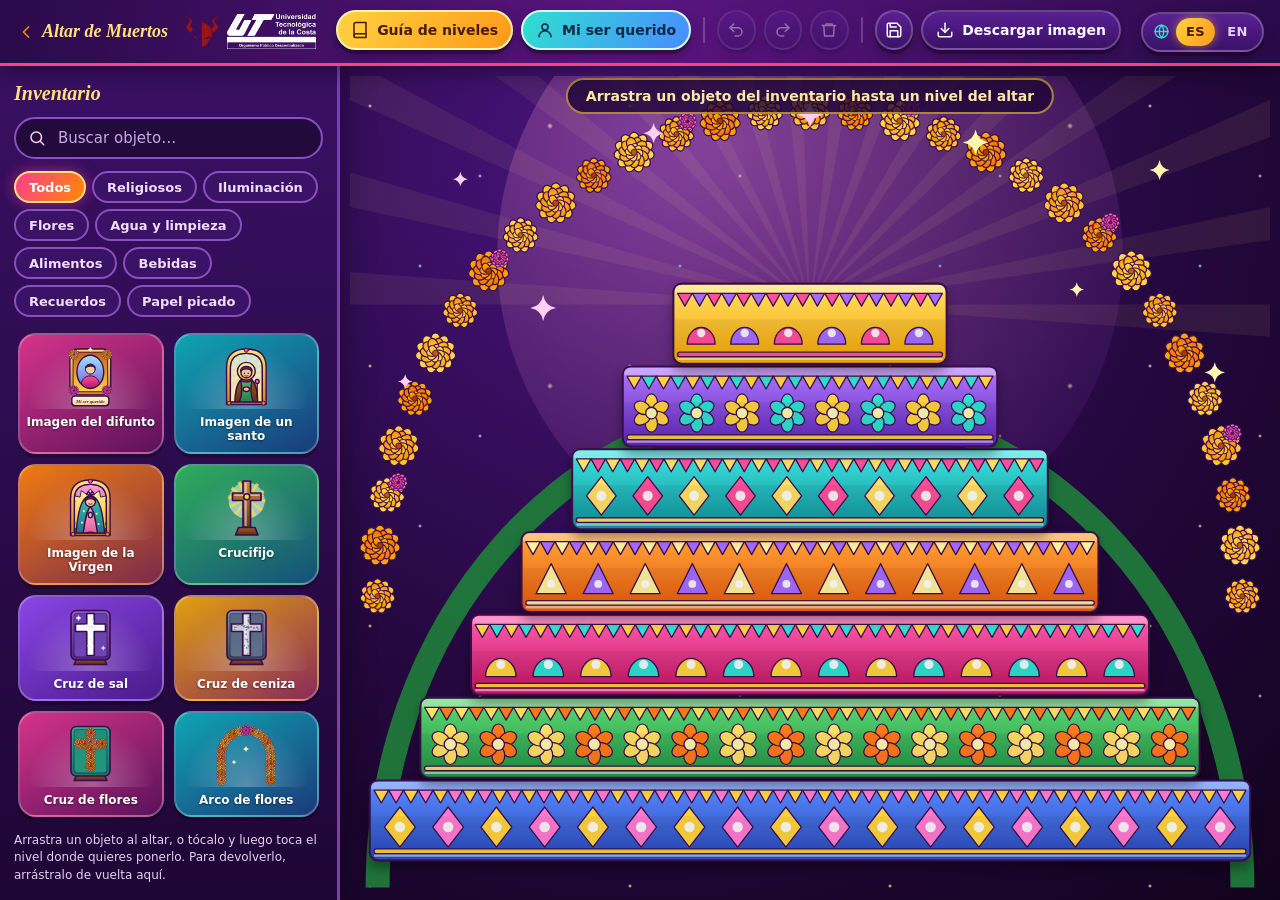
==== editor.html @ 7933dbe8 "creacion de altar web" ====
<!doctype html>
<html lang="es">
<head>
  <meta charset="utf-8">
  <meta name="viewport" content="width=device-width, initial-scale=1, viewport-fit=cover">
  <title>Mi altar de Día de Muertos · Editor</title>
  <link rel="icon" type="image/png" href="favicon.png">
  <link rel="stylesheet" href="css/theme.css">
  <link rel="stylesheet" href="css/styles.css">
  <link rel="stylesheet" href="css/editor.css">
</head>
<body class="editor" data-title-key="pageTitleEditor">
  <header class="topbar">
    <a class="topbar__brand" href="index.html" aria-label="Volver al inicio" data-i18n-attr="aria-label:backHome">
      <svg viewBox="0 0 24 24" fill="none" stroke="currentColor" stroke-width="2" stroke-linecap="round" stroke-linejoin="round"><path d="M15 18l-6-6 6-6"/></svg>
      <span data-i18n="brand">Altar de Muertos</span>
    </a>
    <div class="institution-logos institution-logos--editor" aria-label="Instituciones participantes" data-i18n-attr="aria-label:logosAria">
      <img src="logo-diti.png" alt="DITI" width="180" height="80">
      <img src="logo-ut.webp" alt="Universidad Tecnológica" width="180" height="80">
    </div>
    <nav class="toolbar" aria-label="Acciones" data-i18n-attr="aria-label:actions">
      <button class="btn btn--guide" id="btn-guide" type="button" aria-haspopup="dialog" title="Guía de niveles" data-i18n-attr="title:guide">
        <svg viewBox="0 0 24 24" fill="none" stroke="currentColor" stroke-width="2" stroke-linecap="round" stroke-linejoin="round"><path d="M4 19.5A2.5 2.5 0 016.5 17H20"/><path d="M6.5 2H20v20H6.5A2.5 2.5 0 014 19.5v-15A2.5 2.5 0 016.5 2z"/></svg>
        <span class="btn__label" data-i18n="guide">Guía de niveles</span>
      </button>
      <button class="btn btn--loved" id="btn-loved" type="button" aria-haspopup="dialog" title="Personalizar nombre y foto del difunto" data-i18n-attr="title:lovedTitleBtn">
        <svg viewBox="0 0 24 24" fill="none" stroke="currentColor" stroke-width="2" stroke-linecap="round" stroke-linejoin="round"><circle cx="12" cy="8" r="4"/><path d="M4 21c0-4.4 3.6-8 8-8s8 3.6 8 8"/></svg>
        <span class="btn__label" data-i18n="loved">Mi ser querido</span>
      </button>
      <!--<label class="btn btn--family-photo" for="family-file" title="Elegir una fotografía familiar" aria-label="Elegir una fotografía familiar">
        <svg viewBox="0 0 24 24" fill="none" stroke="currentColor" stroke-width="2" stroke-linecap="round" stroke-linejoin="round"><rect x="3" y="3" width="18" height="18" rx="3"/><circle cx="8.5" cy="8.5" r="1.5"/><path d="m21 15-5-5L5 21"/></svg>
        <span class="btn__label">Foto familiar</span>
      </label>-->
      <input id="family-file" type="file" accept="image/*" class="sr-only">
      <span class="toolbar__sep" aria-hidden="true"></span>
      <button class="btn" id="btn-undo" type="button" aria-label="Deshacer" title="Deshacer (Ctrl+Z)" data-i18n-attr="aria-label:undo;title:undoTip">
        <svg viewBox="0 0 24 24" fill="none" stroke="currentColor" stroke-width="2" stroke-linecap="round" stroke-linejoin="round"><path d="M9 14L4 9l5-5"/><path d="M4 9h10.5a5.5 5.5 0 010 11H11"/></svg>
        <span class="btn__label" data-i18n="undo">Deshacer</span>
      </button>
      <button class="btn" id="btn-redo" type="button" aria-label="Rehacer" title="Rehacer (Ctrl+Y)" data-i18n-attr="aria-label:redo;title:redoTip">
        <svg viewBox="0 0 24 24" fill="none" stroke="currentColor" stroke-width="2" stroke-linecap="round" stroke-linejoin="round"><path d="M15 14l5-5-5-5"/><path d="M20 9H9.5a5.5 5.5 0 000 11H13"/></svg>
        <span class="btn__label" data-i18n="redo">Rehacer</span>
      </button>
      <button class="btn" id="btn-clear" type="button" aria-label="Reiniciar altar" title="Reiniciar altar" data-i18n-attr="aria-label:clearTip;title:clearTip">
        <svg viewBox="0 0 24 24" fill="none" stroke="currentColor" stroke-width="2" stroke-linecap="round" stroke-linejoin="round"><path d="M3 6h18"/><path d="M8 6V4h8v2"/><path d="M19 6l-1 14H6L5 6"/></svg>
        <span class="btn__label" data-i18n="clear">Reiniciar</span>
      </button>
      <span class="toolbar__sep" aria-hidden="true"></span>
      <button class="btn" id="btn-save" type="button" aria-label="Guardar" title="Guardar" data-i18n-attr="aria-label:save;title:save">
        <svg viewBox="0 0 24 24" fill="none" stroke="currentColor" stroke-width="2" stroke-linecap="round" stroke-linejoin="round"><path d="M19 21H5a2 2 0 01-2-2V5a2 2 0 012-2h11l5 5v11a2 2 0 01-2 2z"/><path d="M17 21v-8H7v8"/><path d="M7 3v5h8"/></svg>
        <span class="btn__label" data-i18n="save">Guardar</span>
      </button>
      <button class="btn" id="btn-download" type="button" aria-label="Descargar imagen" title="Descargar imagen" data-i18n-attr="aria-label:download;title:download">
        <svg viewBox="0 0 24 24" fill="none" stroke="currentColor" stroke-width="2" stroke-linecap="round" stroke-linejoin="round"><path d="M21 15v4a2 2 0 01-2 2H5a2 2 0 01-2-2v-4"/><path d="M7 10l5 5 5-5"/><path d="M12 15V3"/></svg>
        <span class="btn__label" data-i18n="download">Descargar imagen</span>
      </button>
      <button class="btn btn--primary" id="btn-share" type="button" aria-label="Compartir" title="Compartir" data-i18n-attr="aria-label:share;title:share" hidden>
        <svg viewBox="0 0 24 24" fill="none" stroke="currentColor" stroke-width="2" stroke-linecap="round" stroke-linejoin="round"><circle cx="18" cy="5" r="3"/><circle cx="6" cy="12" r="3"/><circle cx="18" cy="19" r="3"/><path d="M8.6 13.5l6.8 4M15.4 6.5l-6.8 4"/></svg>
        <span class="btn__label" data-i18n="share">Compartir</span>
      </button>
    </nav>
    <div class="lang-switch" role="group" data-i18n-attr="aria-label:langLabel" aria-label="Idioma">
      <svg viewBox="0 0 24 24" fill="none" stroke="currentColor" stroke-width="2" stroke-linecap="round" stroke-linejoin="round" aria-hidden="true"><circle cx="12" cy="12" r="9"/><path d="M3 12h18"/><path d="M12 3a14 14 0 010 18M12 3a14 14 0 000 18"/></svg>
      <button type="button" data-lang="es" aria-pressed="true" data-i18n-attr="title:langEs" title="Español">ES</button>
      <button type="button" data-lang="en" aria-pressed="false" data-i18n-attr="title:langEn" title="English">EN</button>
    </div>
  </header>

  <main class="workspace">
    <!-- Panel lateral (escritorio) / barra inferior deslizable (móvil) -->
    <aside class="palette" id="palette" aria-label="Inventario de objetos" data-i18n-attr="aria-label:inventoryAria">
      <button class="palette__handle" id="palette-handle" type="button" aria-label="Mostrar u ocultar el inventario" aria-expanded="true" data-i18n-attr="aria-label:handleAria"></button>
      <h2 class="palette__title" data-i18n="inventory">Inventario</h2>
      <label class="search"><span class="sr-only" data-i18n="searchLabel">Buscar objeto por nombre</span>
        <svg viewBox="0 0 24 24" fill="none" stroke="currentColor" stroke-width="2" stroke-linecap="round"><circle cx="11" cy="11" r="7"/><path d="M21 21l-4.3-4.3"/></svg>
        <input id="search" type="search" placeholder="Buscar objeto…" data-i18n-attr="placeholder:searchPlaceholder" autocomplete="off">
      </label>
      <div class="palette__cats" id="palette-cats" role="tablist" aria-label="Filtros" data-i18n-attr="aria-label:filters"></div>
      <div class="palette__items" id="palette-items" role="tabpanel"></div>
      <p class="palette__hint" id="palette-hint" data-i18n="paletteHint">Arrastra un objeto al altar, o tócalo y luego toca el nivel donde quieres ponerlo. Para devolverlo, arrástralo de vuelta aquí.</p>
    </aside>

    <section class="canvas" aria-label="Altar" data-i18n-attr="aria-label:canvasAria">
      <div class="canvas__host stage-host" id="stage-host"></div>
      <p class="canvas__empty" id="canvas-empty" data-i18n="canvasEmpty">Arrastra un objeto del inventario hasta un nivel del altar</p>
      <div class="armed" id="armed" hidden>
        <span id="armed-text"></span>
        <button class="btn btn--sm" id="armed-auto" type="button" data-i18n="armedAuto">Nivel sugerido</button>
        <button class="btn btn--sm" id="armed-cancel" type="button" data-i18n="cancel">Cancelar</button>
      </div>
      <!-- Información del nivel (contenido desde js/config.js → floors) -->
      <div class="floor-info" id="floor-info" role="dialog" aria-labelledby="floor-info-title" hidden>
        <button class="floor-info__close" id="floor-info-close" type="button" aria-label="Cerrar" data-i18n-attr="aria-label:close">×</button>
        <p class="floor-info__label" id="floor-info-label"></p>
        <h2 class="floor-info__title" id="floor-info-title"></h2>
        <p class="floor-info__text" id="floor-info-text"></p>
        <p class="floor-info__sub" data-i18n="floorWhat">Qué colocar aquí</p>
        <ul class="floor-info__list" id="floor-info-list"></ul>
      </div>
      <!-- Selector de mantel del nivel (opciones desde js/config.js → tablecloths) -->
      <div class="floor-info cloth-picker" id="cloth-picker" role="dialog" aria-labelledby="cloth-picker-title" hidden>
        <button class="floor-info__close" id="cloth-picker-close" type="button" aria-label="Cerrar" data-i18n-attr="aria-label:close">×</button>
        <p class="floor-info__label" id="cloth-picker-label"></p>
        <h2 class="floor-info__title" id="cloth-picker-title" data-i18n="cloth">Mantel</h2>
        <div class="cloth-picker__list" id="cloth-picker-list"></div>
        <button class="cloth-picker__all" id="cloth-picker-all" type="button" data-i18n="clothAll">Usar el mantel de este nivel en todos</button>
      </div>
    </section>
  </main>

  <!-- Guía de niveles -->
  <div class="drawer-wrap" id="guide-wrap" hidden>
    <div class="drawer__backdrop" id="guide-backdrop"></div>
    <aside class="drawer" id="guide" role="dialog" aria-modal="true" aria-labelledby="guide-title">
      <header class="drawer__head">
        <div>
          <h2 id="guide-title" data-i18n="guideTitle">Guía de niveles</h2>
          <p data-i18n="guideSub">Los siete niveles del altar, de arriba hacia abajo.</p>
        </div>
        <button class="icon-btn" id="guide-close" type="button" aria-label="Cerrar la guía" data-i18n-attr="aria-label:guideClose">×</button>
      </header>
           <div class="drawer__body" id="guide-body"></div>
    </aside>
  </div>

  <!-- Confirmar reinicio -->
  <div class="modal" id="confirm-modal" role="alertdialog" aria-modal="true" aria-labelledby="confirm-title" hidden>
    <div class="modal__box modal__box--small">
      <h2 id="confirm-title" data-i18n="resetTitle">¿Reiniciar el altar?</h2>
      <p data-i18n="resetText">Se quitarán todos los objetos, manteles y papel picado colgante. Podrás deshacerlo con “Deshacer”.</p>
      <div class="modal__actions">
        <button class="btn" id="confirm-no" type="button" data-i18n="cancel">Cancelar</button>
        <button class="btn btn--primary" id="confirm-yes" type="button" data-i18n="resetYes">Sí, reiniciar</button>
      </div>
    </div>
  </div>

  <!-- Mi ser querido -->
  <div class="modal" id="loved-modal" role="dialog" aria-modal="true" aria-labelledby="loved-title" hidden>
    <div class="modal__box">
      <button class="icon-btn modal__x" id="loved-close" type="button" aria-label="Cerrar" data-i18n-attr="aria-label:close">×</button>
      <h2 id="loved-title" data-i18n="lovedModalTitle">Mi ser querido</h2>
      <p data-i18n="lovedModalText">Escribe el nombre y elige una foto. Aparecerán en la imagen del difunto y en las fotografías del altar.</p>
      <label class="field"><span data-i18n="lovedName">Nombre</span>
        <input id="loved-name" type="text" maxlength="26" placeholder="Ej. Abuela Lupita" data-i18n-attr="placeholder:lovedNamePh" autocomplete="off">
      </label>
      <div class="field"><span data-i18n="lovedPhoto">Fotografía</span>
        <div class="loved__photo">
          <div class="loved__preview" id="loved-preview" aria-hidden="true"></div>
          <div class="loved__btns">
            <label class="btn" for="loved-file" data-i18n="lovedChoose">Elegir foto</label>
            <input id="loved-file" type="file" accept="image/*" class="sr-only">
            <button class="btn" id="loved-remove" type="button" data-i18n="lovedRemove">Quitar foto</button>
          </div>
        </div>
        <small data-i18n="lovedNote">La foto se queda solo en tu navegador.</small>
      </div>
      <div class="modal__actions">
        <button class="btn" id="loved-cancel" type="button" data-i18n="cancel">Cancelar</button>
        <button class="btn btn--primary" id="loved-save" type="button" data-i18n="lovedSave">Guardar</button>
      </div>
    </div>
  </div>

  <div class="toast" id="toast" role="alert" aria-live="assertive" aria-atomic="true">
    <span class="toast__message" id="toast-message"></span>
    <button class="toast__close" id="toast-close" type="button" aria-label="Cerrar aviso" data-i18n-attr="aria-label:toastClose">×</button>
  </div>

  <script src="js/i18n.js"></script>
  <script src="js/placeholders.js"></script>
  <script src="js/art-religion.js"></script>
  <script src="js/art-luz-flores.js"></script>
  <script src="js/art-comida.js"></script>
  <script src="js/art-recuerdos.js"></script>
  <script src="js/art-escenario.js"></script>
  <script src="js/config.js"></script>
  <script src="js/altar-core.js"></script>
  <script src="js/altar-stage.js"></script>
  <script src="js/tooltip.js"></script>
  <script src="js/editor.js"></script>
</body>
</html>
---- css/theme.css ----
/* Paleta festiva del Día de Muertos. Cambia los colores aquí. */
:root {
  --color-bg: #1a0630;
  --color-surface: #2b0d4a;
  --color-surface-alt: #3d1566;
  --color-text: #fff8ff;
  --color-text-muted: #e6cff5;
  --color-border: #7a3fb0;
  --color-accent: #ff3d8f;      /* rosa mexicano */
  --color-accent-hover: #ff62a5;
  --color-orange: #ff8a00;
  --color-yellow: #ffd23f;
  --color-turquoise: #2fe0d0;
  --color-green: #5fdc72;
  --color-violet: #a56bff;
  --color-accent-strong: #ffd23f;
  --color-accent-text: #ffffff;
  --color-floor-target: rgba(255, 210, 63, .38);
  --color-floor-blocked: rgba(255, 60, 60, .45);
  --color-slot: #fff3b0;
  --color-slot-target: rgba(255, 210, 63, .45);
  --color-floor-lit-glow: rgba(255, 226, 122, .85);
  --grad-primary: linear-gradient(120deg, #ff3d8f, #ff8a00);
  --grad-gold: linear-gradient(120deg, #ffd23f, #ff9a1a);
  --grad-cool: linear-gradient(120deg, #2fe0d0, #4a8bff);
  --font-sans: "Poppins", "Trebuchet MS", "Segoe UI", system-ui, sans-serif;
  --font-display: "Georgia", "Palatino Linotype", serif;
  --radius-sm: 10px;
  --radius-md: 16px;
  --radius-lg: 24px;
  --shadow-sm: 0 3px 10px rgba(0, 0, 0, .3);
  --shadow-md: 0 14px 38px rgba(0, 0, 0, .5);
}
---- css/styles.css ----
/* =========================================================================
 * ESTILOS GENERALES (colores desde css/theme.css)
 * ========================================================================= */
*, *::before, *::after { box-sizing: border-box; }
html, body { margin: 0; height: 100%; }
body {
  font-family: var(--font-sans);
  color: var(--color-text);
  background: var(--color-bg);
  -webkit-font-smoothing: antialiased;
}
h1, h2, h3, h4, p { margin: 0; }
.sr-only { position: absolute; width: 1px; height: 1px; overflow: hidden; clip: rect(0 0 0 0); white-space: nowrap; }

/* ---------- Botones ---------- */
.btn {
  display: inline-flex; align-items: center; justify-content: center; gap: 8px;
  height: 40px; padding: 0 16px;
  border: 2px solid rgba(255, 255, 255, .22);
  border-radius: 999px;
  background: linear-gradient(180deg, #5a1f94, #3a1266);
  color: var(--color-text);
  font: 600 14px/1 var(--font-sans);
  text-decoration: none; cursor: pointer; white-space: nowrap;
  box-shadow: 0 4px 0 rgba(0, 0, 0, .28), 0 6px 14px rgba(0, 0, 0, .25);
  transition: transform .15s, box-shadow .15s, filter .15s, border-color .15s;
}
.btn:hover { transform: translateY(-2px); filter: brightness(1.15); border-color: var(--color-yellow); }
.btn:active { transform: translateY(1px); box-shadow: 0 1px 0 rgba(0, 0, 0, .3); }
.btn:focus-visible, .cat:focus-visible, .tile:focus-visible, .chip:focus-visible, .icon-btn:focus-visible { outline: 3px solid var(--color-yellow); outline-offset: 2px; }
.btn:disabled { opacity: .4; cursor: default; transform: none; filter: none; }
.btn svg { width: 18px; height: 18px; flex: none; }
.btn--primary { background: var(--grad-primary); border-color: #ffe27a; color: #fff; text-shadow: 0 1px 2px rgba(0,0,0,.35); }
.btn--guide { background: var(--grad-gold); color: #4a1a00; border-color: #fff3b0; text-shadow: none; }
.btn--loved { background: var(--grad-cool); color: #062a4a; border-color: #d6fbf6; }
.btn--lg { height: 52px; padding: 0 28px; font-size: 17px; }
.btn--sm { height: 32px; padding: 0 12px; font-size: 13px; }

/* ---------- Lienzo (landing y editor) ---------- */
.stage-host { position: relative; overflow: hidden; }
.stage { position: absolute; transform-origin: 0 0; user-select: none; -webkit-user-select: none; }
.stage__back { position: absolute; inset: 0; pointer-events: none; }
.stage__back > svg { width: 100%; height: 100%; display: block; }

.floor {
  position: absolute;
  border-radius: 10px;
  filter: drop-shadow(0 8px 6px rgba(0, 0, 0, .35));
  transition: filter .2s, transform .2s;
}
.floor__art, .floor__art > svg { position: absolute; inset: 0; width: 100%; height: 100%; display: block; }
.floor::after {          /* capa de estado: destino, bloqueado, iluminado */
  content: ""; position: absolute; inset: 0; border-radius: 10px; pointer-events: none;
  transition: background-color .15s, box-shadow .15s;
}
.floor__tag {
  position: absolute; right: 12px; bottom: 6px; z-index: 2;
  padding: 2px 10px; border-radius: 999px;
  background: #3a0d4a; color: var(--color-yellow);
  font-size: 12px; font-weight: 700; opacity: 0; transition: opacity .15s;
}
.editor .floor.is-full .floor__tag { opacity: 1; }
.floor.is-target::after { background: var(--color-floor-target); box-shadow: inset 0 0 0 3px var(--color-yellow); }
.floor.is-blocked::after { background: var(--color-floor-blocked); box-shadow: inset 0 0 0 3px #ff5a5a; }
.editor .floor { cursor: pointer; }
.floor.is-hover::after { box-shadow: 0 0 0 3px var(--color-floor-lit-glow), 0 0 22px 4px var(--color-floor-lit-glow); }
.floor.is-lit { animation: lit-pulse 1.2s ease-in-out infinite alternate; }
.floor.is-lit::after { box-shadow: 0 0 0 4px #fff, 0 0 34px 10px var(--color-floor-lit-glow); background: rgba(255, 255, 255, .18); }
@keyframes lit-pulse { to { filter: drop-shadow(0 8px 6px rgba(0,0,0,.35)) brightness(1.25); } }

.floor__cloth { position: absolute; inset: 0; border-radius: 10px; overflow: hidden; pointer-events: none; z-index: 1; }
.floor__cloth > svg, .floor__cloth > img { display: block; width: 100%; height: 100%; }
.floor__cloth > img { object-fit: fill; }

.floor__btn {
  position: absolute; top: 50%; z-index: 3;
  width: 32px; height: 32px; padding: 0;
  border: 2px solid #fff3b0; border-radius: 50%;
  background: var(--grad-primary); color: #fff;
  display: flex; align-items: center; justify-content: center;
  cursor: pointer; opacity: 0; pointer-events: none;
  transition: opacity .15s, transform .15s;
}
.floor__btn svg { width: 16px; height: 16px; }
.floor__btn--cloth { right: calc(100% + 6px); transform-origin: 100% 50%; transform: translateY(-50%) scale(var(--inv-scale, 1)) translateX(-4px); }
.floor.is-hover .floor__btn, .floor.is-lit .floor__btn, .floor__btn:focus-visible {
  opacity: 1; pointer-events: auto; transform: translateY(-50%) scale(var(--inv-scale, 1));
}
body.is-dragging .floor__btn { display: none; }

/* Espacios: visibles al arrastrar, al pasar por el nivel o con un objeto en mano */
.slot {
  position: absolute; border: 2px dashed var(--color-slot); border-radius: 10px;
  background: rgba(255, 255, 255, .08);
  opacity: 0; pointer-events: none;
  transition: opacity .15s, background-color .15s, border-color .15s;
}
.slot.is-visible { opacity: 1; }
body.is-dragging .slot, body.is-armed .slot { opacity: .85; }
.slot.is-target, body.is-dragging .slot.is-target {
  opacity: 1; background: var(--color-slot-target); border-color: var(--color-yellow); border-style: solid;
  box-shadow: 0 0 14px var(--color-yellow);
}

.garland { position: absolute; pointer-events: none; }
.garland.has-garland { pointer-events: auto; }
.garland__art, .garland__art > svg { display: block; width: 100%; height: 100%; }

.item { position: absolute; transition: left .25s ease, top .25s ease, opacity .2s, transform .2s; animation: place .45s cubic-bezier(.3, 1.7, .5, 1); }
.item.is-entering { opacity: 0; }
.item__art, .ghost__art { width: 100%; height: 100%; }
.item__art { transition: transform .2s, filter .2s; transform-origin: 50% 100%; }
.item__art > svg, .item__art > img, .ghost__art > svg, .ghost__art > img {
  display: block; width: 100%; height: 100%; object-fit: contain; object-position: bottom;
}
.item__art > svg { filter: drop-shadow(0 3px 2px rgba(0, 0, 0, .35)); }
@keyframes place {
  0% { transform: translateY(-26px) scale(.5); opacity: 0; }
  100% { transform: none; opacity: 1; }
}

/* ---------- Aviso ---------- */
.toast {
  position: fixed; right: 22px; top: 84px; transform: translateX(16px);
  display: flex; align-items: flex-start; gap: 14px;
  padding: 14px 14px 14px 18px; border-radius: 14px;
  background: linear-gradient(135deg, #fff6d8, #ffe7a1); color: #4a1a00;
  font-weight: 650; font-size: 14px; line-height: 1.45;
  border: 2px solid #fff; box-shadow: 0 10px 30px rgba(28, 4, 40, .35), 0 0 0 1px rgba(255, 210, 63, .45);
  opacity: 0; pointer-events: none; transition: opacity .2s, transform .2s;
  z-index: 100; width: min(360px, calc(100% - 32px)); box-sizing: border-box;
}
.toast__message { flex: 1; }
.toast__close {
  flex: 0 0 28px; width: 28px; height: 28px; margin: -5px -5px 0 0;
  border: 0; border-radius: 50%; background: rgba(74, 26, 0, .1); color: #4a1a00;
  font: 700 20px/1 var(--font-sans); cursor: pointer;
}
.toast__close:hover, .toast__close:focus-visible { background: rgba(74, 26, 0, .2); outline: 2px solid #9a4f00; }
.toast.is-visible { opacity: 1; transform: translateX(0); pointer-events: auto; }

@media (max-width: 520px) {
  .toast { right: 12px; top: 72px; width: calc(100% - 24px); }
}

@media (prefers-reduced-motion: reduce) {
  .item, .floor, .toast, .btn, .item__art { transition: none; animation: none; }
  .floor.is-lit { animation: none; }
}

/* ---------- Selector de idioma (ES / EN) ---------- */
.lang-switch {
  flex: none; display: inline-flex; align-items: center; gap: 2px; height: 40px; padding: 3px 4px 3px 10px;
  border: 2px solid rgba(255, 255, 255, .22); border-radius: 999px;
  background: linear-gradient(180deg, #5a1f94, #3a1266); color: var(--color-text);
  box-shadow: 0 4px 0 rgba(0, 0, 0, .28), 0 6px 14px rgba(0, 0, 0, .25);
}
.lang-switch svg { width: 17px; height: 17px; margin-right: 4px; color: var(--color-turquoise); flex: none; }
.lang-switch button {
  height: 28px; min-width: 38px; padding: 0 10px; border: 0; border-radius: 999px; cursor: pointer;
  background: transparent; color: #e6cff5; font: 700 13px/1 var(--font-sans); letter-spacing: .04em;
  transition: background .15s, color .15s, transform .15s;
}
.lang-switch button:hover { color: #fff; background: rgba(255, 255, 255, .14); }
.lang-switch button.is-on { background: var(--grad-gold); color: #4a1a00; box-shadow: 0 0 10px rgba(255, 210, 63, .5); }
.lang-switch button:focus-visible { outline: 3px solid var(--color-yellow); outline-offset: 1px; }
@media (max-width: 767px) {
  .lang-switch { height: 42px; padding-left: 8px; }
  .lang-switch svg { display: none; }
  .lang-switch button { min-width: 32px; padding: 0 8px; }
}
---- css/editor.css ----
/* ---------- Página del editor ---------- */
.editor {
  display: flex; flex-direction: column; height: 100%; overflow: hidden;
  background: radial-gradient(circle at 50% 18%, #4a1480 0%, #25083f 55%, #12031d 100%);
}

/* Barra superior */
#btn-share[hidden] { display: none; }

.topbar {
  flex: none; display: flex; align-items: center; gap: 16px; height: 66px; padding: 0 16px;
  background: linear-gradient(100deg, #2a0a4a, #5a1580, #2a0a4a);
  border-bottom: 3px solid var(--color-accent);
  box-shadow: 0 6px 22px rgba(0, 0, 0, .4); position: relative; z-index: 5;
}
.topbar__brand { display: inline-flex; align-items: center; gap: 6px; color: #ffe27a; text-decoration: none; font: 700 18px var(--font-display); font-style: italic; white-space: nowrap; }
.topbar__brand svg { width: 20px; height: 20px; color: var(--color-orange); }
.institution-logos--editor { display: flex; align-items: center; flex: none; gap: 8px; }
.institution-logos--editor img { display: block; width: auto; height: 36px; max-width: 100px; object-fit: contain; }
.toolbar { margin-left: auto; display: flex; align-items: center; gap: 8px; min-width: 0; overflow-x: auto; padding: 6px 4px 10px; scrollbar-width: none; }
.toolbar::-webkit-scrollbar { display: none; }
.toolbar__sep { width: 2px; height: 26px; background: rgba(255, 255, 255, .2); margin: 0 4px; flex: none; border-radius: 1px; }

/* Área de trabajo */
.workspace { flex: 1; min-height: 0; display: grid; grid-template-columns: 340px minmax(0, 1fr); }

/* Inventario */
.palette {
  display: flex; flex-direction: column; min-width: 0; min-height: 0; gap: 12px; padding: 16px 14px;
  background: linear-gradient(180deg, rgba(58, 16, 100, .97), rgba(30, 6, 54, .98));
  border-right: 3px solid #7a3fb0; box-shadow: 8px 0 26px rgba(0, 0, 0, .3);
  transition: box-shadow .2s, background .2s;
}
.palette.is-drop { box-shadow: inset 0 0 0 4px var(--color-yellow), 0 0 30px var(--color-yellow); background: linear-gradient(180deg, #6a2a9a, #3a1068); }
.palette__handle { display: none; }
.palette__title { font: 700 20px var(--font-display); font-style: italic; color: #ffe27a; }
.search { position: relative; display: block; }
.search svg { position: absolute; left: 14px; top: 50%; width: 18px; height: 18px; transform: translateY(-50%); color: #ffd0f2; pointer-events: none; }
.search input {
  width: 100%; height: 42px; padding: 0 14px 0 42px; border-radius: 999px;
  border: 2px solid #8a4fc0; background: #220a3c; color: #fff; font: 500 15px var(--font-sans);
}
.search input::placeholder { color: #c9a8e6; }
.search input:focus { outline: none; border-color: var(--color-yellow); box-shadow: 0 0 0 3px rgba(255, 210, 63, .3); }

.palette__cats { display: flex; flex-wrap: wrap; gap: 6px; }
.cat {
  height: 32px; padding: 0 13px; border-radius: 999px; cursor: pointer;
  border: 2px solid #8a4fc0; background: #3a1266; color: #f3dcff; font: 600 13px var(--font-sans);
  transition: transform .15s, background .15s, border-color .15s;
}
.cat:hover { transform: translateY(-2px); border-color: #ff8ac0; background: #561d8a; }
.cat[aria-selected="true"] { background: var(--grad-primary); border-color: #ffe27a; color: #fff; box-shadow: 0 0 14px rgba(255, 61, 143, .55); }

.palette__items {
  flex: 1; min-height: 0; overflow-y: auto; padding: 4px 4px 12px;
  display: grid; grid-template-columns: repeat(auto-fill, minmax(96px, 1fr)); gap: 10px; align-content: start;
  touch-action: pan-y; scrollbar-color: #ff3d8f #25083f; scrollbar-width: thin;
}
.palette__empty { grid-column: 1 / -1; padding: 24px 8px; text-align: center; color: var(--color-text-muted); }
.palette__hint { font-size: 12px; line-height: 1.45; color: #e6cff5; }

.tile {
  position: relative; display: flex; flex-direction: column; align-items: center; justify-content: flex-start; gap: 6px;
  padding: 10px 6px 8px; border: 2px solid rgba(255, 255, 255, .25); border-radius: 18px; cursor: grab;
  color: #fff; font: 600 12px/1.2 var(--font-sans); text-align: center; touch-action: pan-y;
  box-shadow: 0 4px 0 rgba(0, 0, 0, .25);
  transition: transform .18s, border-color .18s, box-shadow .18s;
  --c1: #7a2bd6; --c2: #3a1266;   /* colores de la ficha (los usa también el globo de ayuda) */
  background: linear-gradient(150deg, var(--c1), var(--c2));
}
.tile:nth-child(6n + 1) { --c1: #d6338a; --c2: #5a1259; }
.tile:nth-child(6n + 2) { --c1: #0fa5b3; --c2: #1a3a7a; }
.tile:nth-child(6n + 3) { --c1: #f07a12; --c2: #7a2a4a; }
.tile:nth-child(6n + 4) { --c1: #2fae5a; --c2: #14507a; }
.tile:nth-child(6n + 5) { --c1: #8a45e6; --c2: #4a1a8a; }
.tile:nth-child(6n) { --c1: #e0a010; --c2: #8a2a5a; }
.tile:hover { transform: translateY(-4px) scale(1.04); border-color: var(--color-yellow); box-shadow: 0 8px 0 rgba(0,0,0,.2), 0 0 18px rgba(255, 210, 63, .5); }
.tile:active { cursor: grabbing; transform: scale(.97); }
.tile.is-armed { border-color: #fff; box-shadow: 0 0 0 3px var(--color-yellow), 0 0 22px var(--color-yellow); animation: armed-pulse 1s ease-in-out infinite alternate; }
@keyframes armed-pulse { to { transform: translateY(-3px) scale(1.05); } }
.tile.is-maxed { opacity: .45; cursor: not-allowed; }
.tile__art {
  width: 100%; height: 64px; pointer-events: none; display: flex; align-items: flex-end; justify-content: center;
  background: radial-gradient(ellipse at 50% 100%, rgba(255, 255, 255, .28), transparent 70%); border-radius: 12px; padding: 2px;
}
.tile__art svg, .tile__art img { max-width: 100%; max-height: 100%; width: auto; height: 100%; display: block; object-fit: contain; }
.tile--garland .tile__art svg { width: 100%; }
.tile__name { pointer-events: none; text-shadow: 0 1px 2px rgba(0, 0, 0, .5); }

/* Lienzo */
.canvas { position: relative; min-width: 0; min-height: 0; overflow: hidden; }
.canvas::before {
  content: ""; position: absolute; inset: 0; pointer-events: none;
  background-image:
    radial-gradient(2px 2px at 30px 40px, #fff6b0, transparent),
    radial-gradient(2px 2px at 140px 110px, #ffd0f2, transparent),
    radial-gradient(3px 3px at 210px 60px, #fff6b0, transparent),
    radial-gradient(2px 2px at 80px 200px, #9ff5ee, transparent);
  background-size: 260px 260px; animation: drift 45s linear infinite;
}
@keyframes drift { to { background-position: 260px 520px; } }
.canvas__host { position: absolute; inset: 10px; }
.canvas__empty {
  position: absolute; left: 50%; top: 12px; transform: translateX(-50%); z-index: 3;
  padding: 8px 18px; border-radius: 999px; background: rgba(30, 6, 54, .8); border: 2px solid rgba(255, 210, 63, .6);
  color: #ffe9a8; font-size: 14px; font-weight: 600; pointer-events: none; text-align: center; white-space: nowrap;
}
.canvas__empty[hidden], .armed[hidden] { display: none; }
.armed {
  position: absolute; left: 50%; bottom: 12px; transform: translateX(-50%); z-index: 6;
  display: flex; align-items: center; gap: 8px; flex-wrap: wrap; justify-content: center;
  padding: 10px 14px; border-radius: 22px; max-width: calc(100% - 24px);
  background: var(--grad-gold); color: #4a1a00; font-weight: 700; font-size: 14px; border: 2px solid #fff; box-shadow: var(--shadow-md);
}
.armed .btn { height: 32px; }

/* Objetos en el altar */
.editor .item { cursor: grab; touch-action: none; }
.editor .item:hover .item__art { transform: scale(1.1) translateY(-3px); filter: brightness(1.08); }
.editor .item.is-dragging { opacity: .25; }
.editor .item.is-selected .item__art { transform: scale(1.1); filter: drop-shadow(0 0 8px #ffe27a); }
.item__delete {
  position: absolute; top: -8px; right: -8px; z-index: 4; width: 26px; height: 26px; padding: 0;
  border: 2px solid #fff; border-radius: 50%; background: #e8262b; color: #fff; font: 700 17px/1 var(--font-sans);
  cursor: pointer; display: flex; align-items: center; justify-content: center;
  opacity: 0; transform: scale(.6); pointer-events: none; transition: opacity .15s, transform .15s;
}
@media (hover: hover) { .editor .item:hover .item__delete, .editor .garland.has-garland:hover .item__delete { opacity: 1; transform: scale(1); pointer-events: auto; } }
.editor .item.is-selected .item__delete, .editor .garland.is-selected .item__delete { opacity: 1; transform: scale(1); pointer-events: auto; }
body.is-dragging .item__delete { display: none; }
.garland__delete { top: 0; right: 0; }
body.is-dragging-garland .garland { outline: 2px dashed var(--color-slot); outline-offset: -2px; border-radius: 10px; }
body.is-dragging-garland .garland.is-target { outline: 3px solid var(--color-yellow); background: var(--color-slot-target); }

.ghost { position: fixed; left: 0; top: 0; z-index: 90; pointer-events: none; filter: drop-shadow(0 12px 10px rgba(0, 0, 0, .45)); transform-origin: 50% 100%; }
body.is-dragging, body.is-dragging * { cursor: grabbing !important; }

/* Información de un nivel y selector de manteles */
.floor-info {
  position: absolute; z-index: 8; width: 280px; padding: 16px 18px 18px;
  background: linear-gradient(160deg, #4a1480, #2a0a4a); border: 3px solid var(--color-yellow);
  border-radius: 20px; box-shadow: var(--shadow-md); font-size: 14px; line-height: 1.5; color: var(--color-text);
}
.floor-info[hidden] { display: none; }
.floor-info__close, .icon-btn {
  width: 34px; height: 34px; border: 2px solid rgba(255, 255, 255, .5); border-radius: 50%;
  background: #e8262b; color: #fff; font: 700 20px/1 var(--font-sans); cursor: pointer;
  display: flex; align-items: center; justify-content: center; transition: transform .15s;
}
.floor-info__close:hover, .icon-btn:hover { transform: rotate(90deg) scale(1.08); }
.floor-info__close { position: absolute; top: 8px; right: 8px; }
.floor-info__label { font-size: 12px; font-weight: 700; color: var(--color-turquoise); text-transform: uppercase; letter-spacing: .08em; }
.floor-info__title { font: 700 20px var(--font-display); font-style: italic; color: #ffe27a; margin: 2px 30px 6px 0; }
.floor-info__sub { margin-top: 10px; font-size: 13px; font-weight: 700; color: #ffd0f2; }
.floor-info__list { margin: 4px 0 0; padding-left: 20px; }
.cloth-picker__list { display: grid; grid-template-columns: repeat(2, 1fr); gap: 8px; margin-top: 8px; }
.cloth-option {
  display: flex; flex-direction: column; gap: 6px; padding: 8px; border: 2px solid rgba(255, 255, 255, .3);
  border-radius: 14px; background: rgba(255, 255, 255, .08); color: var(--color-text); font: 600 12px var(--font-sans); cursor: pointer;
  transition: transform .15s, border-color .15s;
}
.cloth-option:hover { transform: translateY(-2px); border-color: var(--color-yellow); }
.cloth-option[aria-pressed="true"] { border-color: var(--color-yellow); background: rgba(255, 210, 63, .22); }
.cloth-option__preview { height: 26px; border-radius: 6px; overflow: hidden; background: rgba(255,255,255,.1); }
.cloth-option__preview svg { display: block; width: 100%; height: 100%; }
.cloth-picker__all { margin-top: 12px; padding: 0; border: 0; background: none; color: #ffd0f2; font: 600 13px var(--font-sans); text-decoration: underline; cursor: pointer; }

/* ---------- Guía de niveles ---------- */
.drawer-wrap { position: fixed; inset: 0; z-index: 60; pointer-events: none; }
.drawer-wrap[hidden] { display: none; }
.drawer__backdrop { position: absolute; inset: 0; background: rgba(8, 0, 18, .55); pointer-events: auto; display: none; }
.drawer {
  position: absolute; top: 0; right: 0; bottom: 0; width: min(470px, 100%); pointer-events: auto;
  display: flex; flex-direction: column;
  background: linear-gradient(180deg, #34106a, #1c0634); border-left: 4px solid var(--color-yellow);
  box-shadow: -14px 0 40px rgba(0, 0, 0, .5); animation: slide-in .3s cubic-bezier(.2, .9, .3, 1);
}
@keyframes slide-in { from { transform: translateX(40px); opacity: 0; } }
.drawer__head { display: flex; align-items: flex-start; justify-content: space-between; gap: 12px; padding: 18px 18px 8px; }
.drawer__head h2 { font: 800 26px var(--font-display); font-style: italic; color: #ffe27a; }
.drawer__head p { font-size: 13px; color: var(--color-text-muted); margin-top: 2px; }
.drawer__note { margin: 4px 18px 10px; padding: 10px 12px; border-radius: 14px; background: rgba(47, 224, 208, .15); border: 2px solid rgba(47, 224, 208, .5); font-size: 13px; line-height: 1.45; }
.drawer__body { flex: 1; overflow-y: auto; padding: 4px 16px 24px; display: flex; flex-direction: column; gap: 14px; scrollbar-color: #ff3d8f #25083f; scrollbar-width: thin; }

.lvl {
  border-radius: 20px; padding: 12px; border: 3px solid var(--t);
  background: linear-gradient(160deg, color-mix(in srgb, var(--a) 38%, #24083f), color-mix(in srgb, var(--b) 45%, #14031f));
  box-shadow: 0 6px 0 rgba(0, 0, 0, .25);
}
.lvl__head { display: flex; align-items: center; gap: 10px; cursor: pointer; }
.lvl__num {
  flex: none; width: 46px; height: 46px; border-radius: 50%; display: grid; place-items: center;
  font: 800 24px var(--font-display); color: #3a0d4a; border: 3px solid #fff; box-shadow: 0 3px 0 rgba(0,0,0,.3);
  background: linear-gradient(160deg, var(--a), var(--b));
}
.lvl__titles { flex: 1; min-width: 0; }
.lvl__titles h3 { font: 700 17px/1.2 var(--font-display); color: #fff; }
.lvl__titles p { font-size: 12.5px; color: #ffe9f8; margin-top: 2px; }
.mini { flex: none; width: 56px; display: flex; flex-direction: column; align-items: center; gap: 3px; }
.mini i { display: block; height: 6px; border-radius: 3px; background: rgba(255, 255, 255, .25); }
.mini i.on { background: var(--t); box-shadow: 0 0 10px var(--t); height: 8px; }
.lvl__stage {
  display: flex; align-items: flex-end; justify-content: center; gap: 4px; height: 74px; margin: 10px 0 0; padding: 6px 8px 0;
  border-radius: 14px 14px 6px 6px; background: linear-gradient(180deg, rgba(255,255,255,.12), rgba(255,255,255,.02)); border-bottom: 10px solid var(--t);
  overflow: hidden;
}
.lvl__thumb { height: 100%; width: auto; max-width: 56px; display: flex; align-items: flex-end; }
.lvl__thumb svg { height: 100%; width: auto; max-width: 56px; display: block; }
.lvl__text { margin-top: 10px; font-size: 13.5px; line-height: 1.5; }
.lvl__where { margin-top: 8px; font-size: 13px; line-height: 1.45; color: #fff3b0; }
.link-btn { padding: 0; border: 0; background: none; color: var(--color-turquoise); font: 700 13px var(--font-sans); text-decoration: underline; cursor: pointer; }
.link-btn:hover { color: #fff; }
.lvl__sub { margin-top: 12px; font-size: 13px; font-weight: 700; color: #ffd0f2; }
.lvl__sub small { font-weight: 500; color: var(--color-text-muted); }
.chips { display: flex; flex-wrap: wrap; gap: 6px; margin-top: 6px; }
.chip {
  display: inline-flex; align-items: center; gap: 6px; padding: 3px 11px 3px 4px; border-radius: 999px; cursor: pointer;
  border: 2px solid rgba(255, 255, 255, .3); background: rgba(0, 0, 0, .28); color: #fff; font: 600 12px var(--font-sans);
  transition: transform .15s, border-color .15s, background .15s;
}
.chip:hover { transform: translateY(-2px); border-color: var(--color-yellow); }
.chip.is-on { border-color: var(--color-yellow); background: rgba(255, 210, 63, .28); }
.chip__art { width: 30px; height: 30px; display: flex; align-items: flex-end; justify-content: center; border-radius: 50%; background: rgba(255,255,255,.18); padding: 2px; }
.chip__art svg { max-width: 100%; max-height: 100%; }
.detail { margin-top: 10px; padding: 12px; border-radius: 14px; background: rgba(0, 0, 0, .35); border: 2px dashed var(--t); animation: slide-in .25s; }
.detail[hidden] { display: none; }
.detail h4 { font: 700 15px var(--font-display); color: #ffe27a; }
.detail p { margin: 4px 0 10px; font-size: 13px; line-height: 1.5; }

/* ---------- Ventanas (modales) ---------- */
.modal { position: fixed; inset: 0; z-index: 70; display: grid; place-items: center; padding: 16px; background: rgba(8, 0, 18, .7); backdrop-filter: blur(3px); }
.modal[hidden] { display: none; }
.modal__box {
  position: relative; width: min(460px, 100%); max-height: 100%; overflow-y: auto; padding: 24px;
  background: linear-gradient(160deg, #4a1480, #24083f); border: 4px solid var(--color-yellow); border-radius: 26px; box-shadow: var(--shadow-md);
  animation: pop-in .3s cubic-bezier(.3, 1.5, .5, 1);
}
.modal__box--small { width: min(400px, 100%); }
@keyframes pop-in { from { transform: scale(.85); opacity: 0; } }
.modal__box h2 { font: 800 24px var(--font-display); font-style: italic; color: #ffe27a; margin-right: 36px; }
.modal__box > p { margin: 8px 0 16px; font-size: 14px; line-height: 1.5; color: var(--color-text-muted); }
.modal__x { position: absolute; top: 12px; right: 12px; }
.modal__actions { display: flex; justify-content: flex-end; gap: 10px; margin-top: 18px; flex-wrap: wrap; }
.field { display: block; margin-top: 12px; }
.field > span { display: block; margin-bottom: 6px; font-size: 13px; font-weight: 700; color: #ffd0f2; }
.field small { display: block; margin-top: 6px; font-size: 12px; color: var(--color-text-muted); }
.field input[type="text"] { width: 100%; height: 44px; padding: 0 14px; border-radius: 14px; border: 2px solid #8a4fc0; background: #220a3c; color: #fff; font: 500 16px var(--font-sans); }
.field input:focus { outline: none; border-color: var(--color-yellow); }
.loved__photo { display: flex; align-items: center; gap: 14px; flex-wrap: wrap; }
.loved__preview {
  width: 84px; height: 104px; border-radius: 40px / 50px; border: 3px solid var(--color-yellow); background: #220a3c center / cover no-repeat;
  display: grid; place-items: center; overflow: hidden;
}
.loved__preview:not(.has-photo)::after { content: "🙂"; font-size: 0; }
.loved__preview:not(.has-photo) { background-image: radial-gradient(circle at 50% 35%, #f3c9a0 0 18%, transparent 19%), radial-gradient(ellipse at 50% 100%, #ff4f9a 0 45%, transparent 46%), linear-gradient(#9fe3ff, #7a5cd6); }
.loved__btns { display: flex; flex-direction: column; gap: 8px; }
.loved__btns label.btn { cursor: pointer; }

/* ---------- Versión móvil ---------- */
@media (max-width: 767px) {
  .institution-logos--editor { gap: 4px; }
  .institution-logos--editor img { height: 28px; max-width: 64px; }
  .topbar { height: 60px; padding: 0 10px; gap: 8px; }
  .topbar__brand span { display: none; }
  .toolbar { gap: 6px; }
  .toolbar .btn { width: 42px; padding: 0; height: 42px; }
  .btn__label { display: none; }
  .toolbar__sep { display: none; }

  .workspace { grid-template-columns: minmax(0, 1fr); grid-template-rows: minmax(0, 1fr) auto; }
  .canvas { order: 1; }
  .canvas__host { inset: 4px; }
  .canvas__empty { top: 6px; font-size: 12px; white-space: normal; width: max-content; max-width: calc(100% - 24px); }
  .armed { bottom: 8px; font-size: 13px; }

  .palette {
    order: 2; gap: 8px; padding: 0 0 calc(10px + env(safe-area-inset-bottom));
    border-right: 0; border-top: 3px solid #ff3d8f; border-radius: 22px 22px 0 0; box-shadow: 0 -8px 24px rgba(0, 0, 0, .4);
    max-height: 46vh;
  }
  .palette__handle { display: block; align-self: center; width: 80px; height: 22px; border: 0; background: transparent; cursor: pointer; position: relative; touch-action: none; flex: none; }
  .palette__handle::after { content: ""; position: absolute; left: 14px; right: 14px; top: 9px; height: 5px; border-radius: 3px; background: #ffd0f2; }
  .palette__title, .palette__hint { display: none; }
  .search { margin: 0 12px; }
  .search input { height: 38px; }
  .palette__cats { flex-wrap: nowrap; overflow-x: auto; padding: 0 12px; scrollbar-width: none; flex: none; }
  .palette__cats::-webkit-scrollbar { display: none; }
  .cat { flex: none; }
  .palette__items {
    display: flex; overflow-x: auto; overflow-y: hidden; padding: 4px 12px 6px; gap: 8px; touch-action: pan-x; flex: none;
  }
  .tile { flex: none; width: 94px; padding: 8px 4px 6px; touch-action: pan-x; }
  .tile__art { height: 56px; }
  .palette__empty { grid-column: auto; }
  .palette.is-collapsed .palette__items, .palette.is-collapsed .search { display: none; }

  .floor__btn--cloth { right: auto; left: 4px; transform-origin: 0 50%; }
  .floor-info { width: 220px; padding: 12px 14px 14px; font-size: 12.5px; line-height: 1.4; }
  .floor-info__title { font-size: 16px; }
  .cloth-picker__list { grid-template-columns: repeat(3, 1fr); gap: 5px; }
  .cloth-option { padding: 5px; font-size: 11px; }
  .cloth-option__preview { height: 18px; }

  /* La guía se convierte en una hoja inferior */
  .drawer__backdrop { display: block; }
  .drawer { top: auto; left: 0; width: 100%; height: 84vh; border-left: 0; border-top: 4px solid var(--color-yellow); border-radius: 24px 24px 0 0; box-shadow: 0 -14px 40px rgba(0, 0, 0, .5); }
  @keyframes slide-in { from { transform: translateY(40px); opacity: 0; } }
  .drawer__head h2 { font-size: 22px; }
}
@media (min-width: 768px) and (max-width: 1024px) {
  .workspace { grid-template-columns: 270px minmax(0, 1fr); }
  .palette__items { grid-template-columns: repeat(auto-fill, minmax(84px, 1fr)); }
}

/* Barra compacta en pantallas medianas */
.toolbar .btn { padding: 0 13px; height: 40px; }
@media (min-width: 768px) and (max-width: 1560px) {
  #btn-undo .btn__label, #btn-redo .btn__label, #btn-clear .btn__label, #btn-save .btn__label, #btn-share .btn__label { display: none; }
  #btn-undo, #btn-redo, #btn-clear, #btn-save, #btn-share { width: 42px; padding: 0; }
}
@media (min-width: 768px) and (max-width: 1000px) {
  #btn-download .btn__label, .topbar__brand span { display: none; }
  #btn-download { width: 42px; padding: 0; }
}

/* ---------- Globo de ayuda (reemplaza el cuadro negro nativo) ---------- */
.tip {
  position: fixed; left: 0; top: 0; z-index: 200; max-width: min(300px, calc(100vw - 16px));
  padding: 10px 14px 11px; border-radius: 18px; pointer-events: none;
  display: flex; flex-direction: column; gap: 3px;
  color: #fff; font: 500 13px/1.4 var(--font-sans); text-shadow: 0 1px 2px rgba(0, 0, 0, .45);
  background: linear-gradient(150deg, var(--tip-1, #7a2bd6), var(--tip-2, #3a1266));
  border: 2px solid rgba(255, 255, 255, .55);
  box-shadow: 0 4px 0 rgba(0, 0, 0, .25), 0 12px 28px rgba(0, 0, 0, .45),
              0 0 22px color-mix(in srgb, var(--tip-1, #7a2bd6) 55%, transparent);
  opacity: 0; transform: scale(.94); transition: opacity .14s ease, transform .14s ease;
}
.tip[hidden] { display: none; }
.tip.is-on { opacity: 1; transform: scale(1); }
.tip__title { font: 700 14px/1.25 var(--font-sans); }
.tip__text { color: rgba(255, 255, 255, .95); }
/* Flechita redondeada que apunta al objeto */
.tip::after {
  content: ""; position: absolute; width: 12px; height: 12px; background: var(--tip-1, #7a2bd6);
  border: 2px solid rgba(255, 255, 255, .55); transform: rotate(45deg); border-radius: 3px;
}
.tip[data-side="right"]::after  { left: -7px;  top: calc(var(--arrow-y, 50%) - 6px); border-right: 0; border-top: 0; }
.tip[data-side="left"]::after   { right: -7px; top: calc(var(--arrow-y, 50%) - 6px); border-left: 0; border-bottom: 0; }
.tip[data-side="top"]::after    { bottom: -7px; left: calc(var(--arrow-x, 50%) - 6px); border-top: 0; border-left: 0; }
.tip[data-side="bottom"]::after { top: -7px;  left: calc(var(--arrow-x, 50%) - 6px); border-bottom: 0; border-right: 0; }
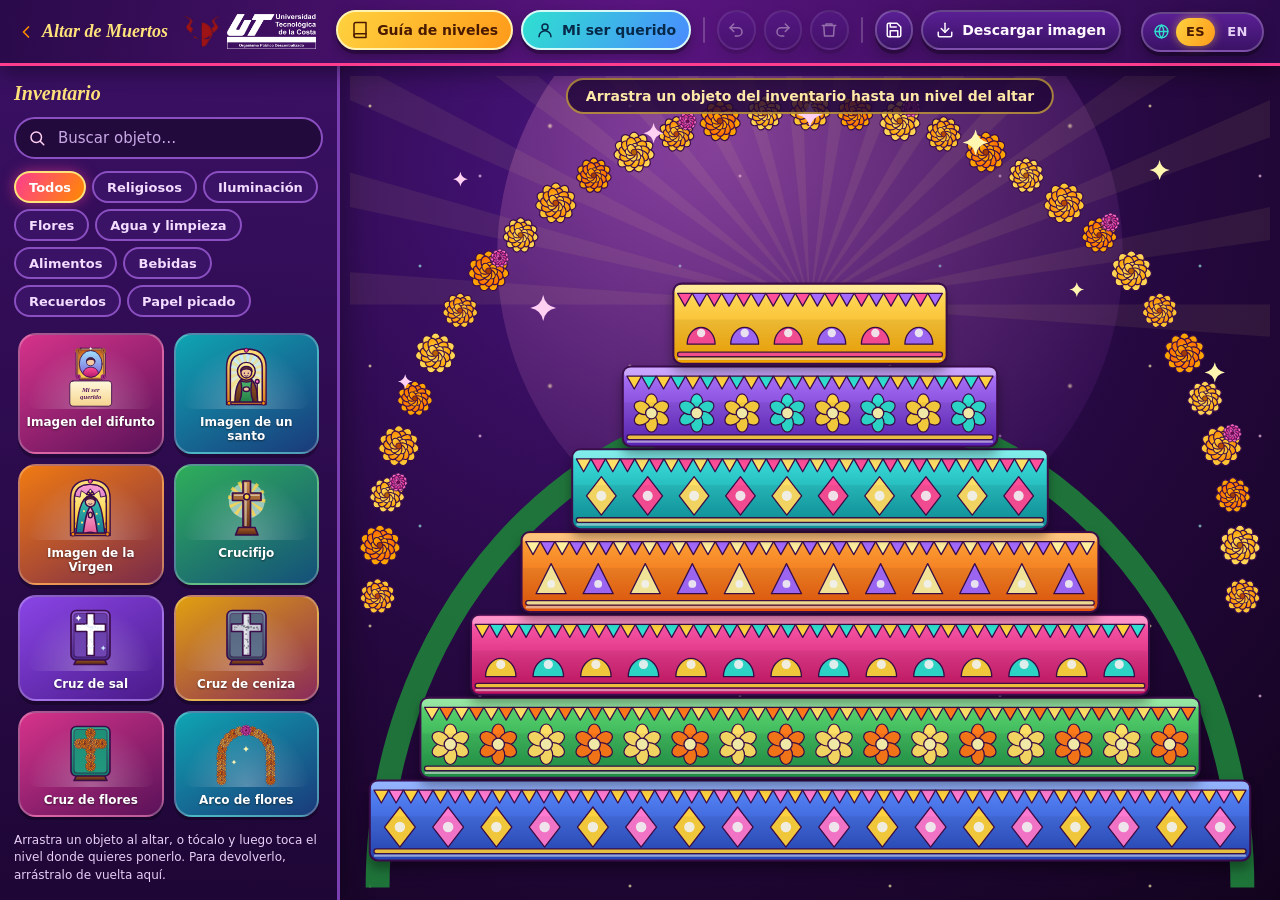
==== commit cf66727b: "arreglos finales" ====
--- a/editor.html
+++ b/editor.html
@@ -145,6 +145,14 @@
       <label class="field"><span data-i18n="lovedName">Nombre</span>
         <input id="loved-name" type="text" maxlength="26" placeholder="Ej. Abuela Lupita" data-i18n-attr="placeholder:lovedNamePh" autocomplete="off">
       </label>
+      <div class="loved__dates">
+        <label class="field"><span data-i18n="lovedBirth">Fecha de nacimiento</span>
+          <input id="loved-birth" type="date">
+        </label>
+        <label class="field"><span data-i18n="lovedDeath">Fecha de fallecimiento</span>
+          <input id="loved-death" type="date">
+        </label>
+      </div>
       <div class="field"><span data-i18n="lovedPhoto">Fotografía</span>
         <div class="loved__photo">
           <div class="loved__preview" id="loved-preview" aria-hidden="true"></div>
@@ -176,6 +184,7 @@
   <script src="js/art-recuerdos.js"></script>
   <script src="js/art-escenario.js"></script>
   <script src="js/config.js"></script>
+  <script src="js/logos.js"></script>
   <script src="js/altar-core.js"></script>
   <script src="js/altar-stage.js"></script>
   <script src="js/tooltip.js"></script>
--- a/css/editor.css
+++ b/css/editor.css
@@ -246,6 +246,9 @@
 .field > span { display: block; margin-bottom: 6px; font-size: 13px; font-weight: 700; color: #ffd0f2; }
 .field small { display: block; margin-top: 6px; font-size: 12px; color: var(--color-text-muted); }
 .field input[type="text"] { width: 100%; height: 44px; padding: 0 14px; border-radius: 14px; border: 2px solid #8a4fc0; background: #220a3c; color: #fff; font: 500 16px var(--font-sans); }
+.field input[type="date"] { width: 100%; height: 44px; padding: 0 12px; border-radius: 14px; border: 2px solid #8a4fc0; background: #220a3c; color: #fff; color-scheme: dark; font: 500 15px var(--font-sans); }
+.loved__dates { display: grid; grid-template-columns: 1fr 1fr; gap: 0 12px; }
+@media (max-width: 420px) { .loved__dates { grid-template-columns: 1fr; } }
 .field input:focus { outline: none; border-color: var(--color-yellow); }
 .loved__photo { display: flex; align-items: center; gap: 14px; flex-wrap: wrap; }
 .loved__preview {
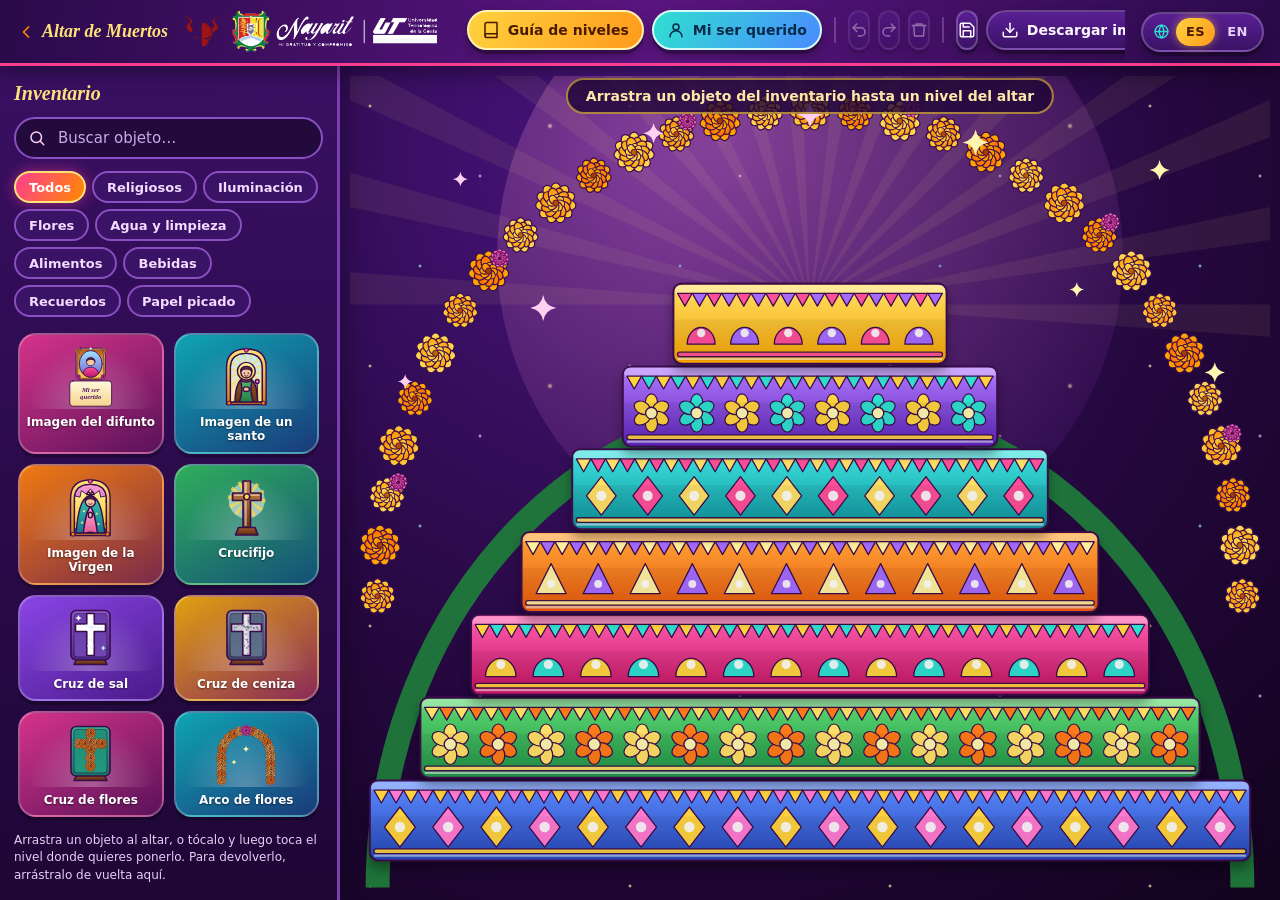
==== commit 26873258: "cambio de tamaño de logos" ====
--- a/editor.html
+++ b/editor.html
@@ -17,7 +17,7 @@
     </a>
     <div class="institution-logos institution-logos--editor" aria-label="Instituciones participantes" data-i18n-attr="aria-label:logosAria">
       <img src="logo-diti.png" alt="DITI" width="180" height="80">
-      <img src="logo-ut.webp" alt="Universidad Tecnológica" width="180" height="80">
+      <img class="logo-ut" src="logo-ut.png" alt="Universidad Tecnológica" width="1600" height="335">
     </div>
     <nav class="toolbar" aria-label="Acciones" data-i18n-attr="aria-label:actions">
       <button class="btn btn--guide" id="btn-guide" type="button" aria-haspopup="dialog" title="Guía de niveles" data-i18n-attr="title:guide">
--- a/css/editor.css
+++ b/css/editor.css
@@ -16,7 +16,8 @@
 .topbar__brand { display: inline-flex; align-items: center; gap: 6px; color: #ffe27a; text-decoration: none; font: 700 18px var(--font-display); font-style: italic; white-space: nowrap; }
 .topbar__brand svg { width: 20px; height: 20px; color: var(--color-orange); }
 .institution-logos--editor { display: flex; align-items: center; flex: none; gap: 8px; }
-.institution-logos--editor img { display: block; width: auto; height: 36px; max-width: 100px; object-fit: contain; }
+.institution-logos--editor img { display: block; width: auto; height: 36px; max-width: 180px; object-fit: contain; }
+.institution-logos--editor .logo-ut { height: 46px; max-width: 230px; }
 .toolbar { margin-left: auto; display: flex; align-items: center; gap: 8px; min-width: 0; overflow-x: auto; padding: 6px 4px 10px; scrollbar-width: none; }
 .toolbar::-webkit-scrollbar { display: none; }
 .toolbar__sep { width: 2px; height: 26px; background: rgba(255, 255, 255, .2); margin: 0 4px; flex: none; border-radius: 1px; }
@@ -263,7 +264,8 @@
 /* ---------- Versión móvil ---------- */
 @media (max-width: 767px) {
   .institution-logos--editor { gap: 4px; }
-  .institution-logos--editor img { height: 28px; max-width: 64px; }
+  .institution-logos--editor img { height: 28px; max-width: 120px; }
+  .institution-logos--editor .logo-ut { height: 32px; max-width: 150px; }
   .topbar { height: 60px; padding: 0 10px; gap: 8px; }
   .topbar__brand span { display: none; }
   .toolbar { gap: 6px; }
